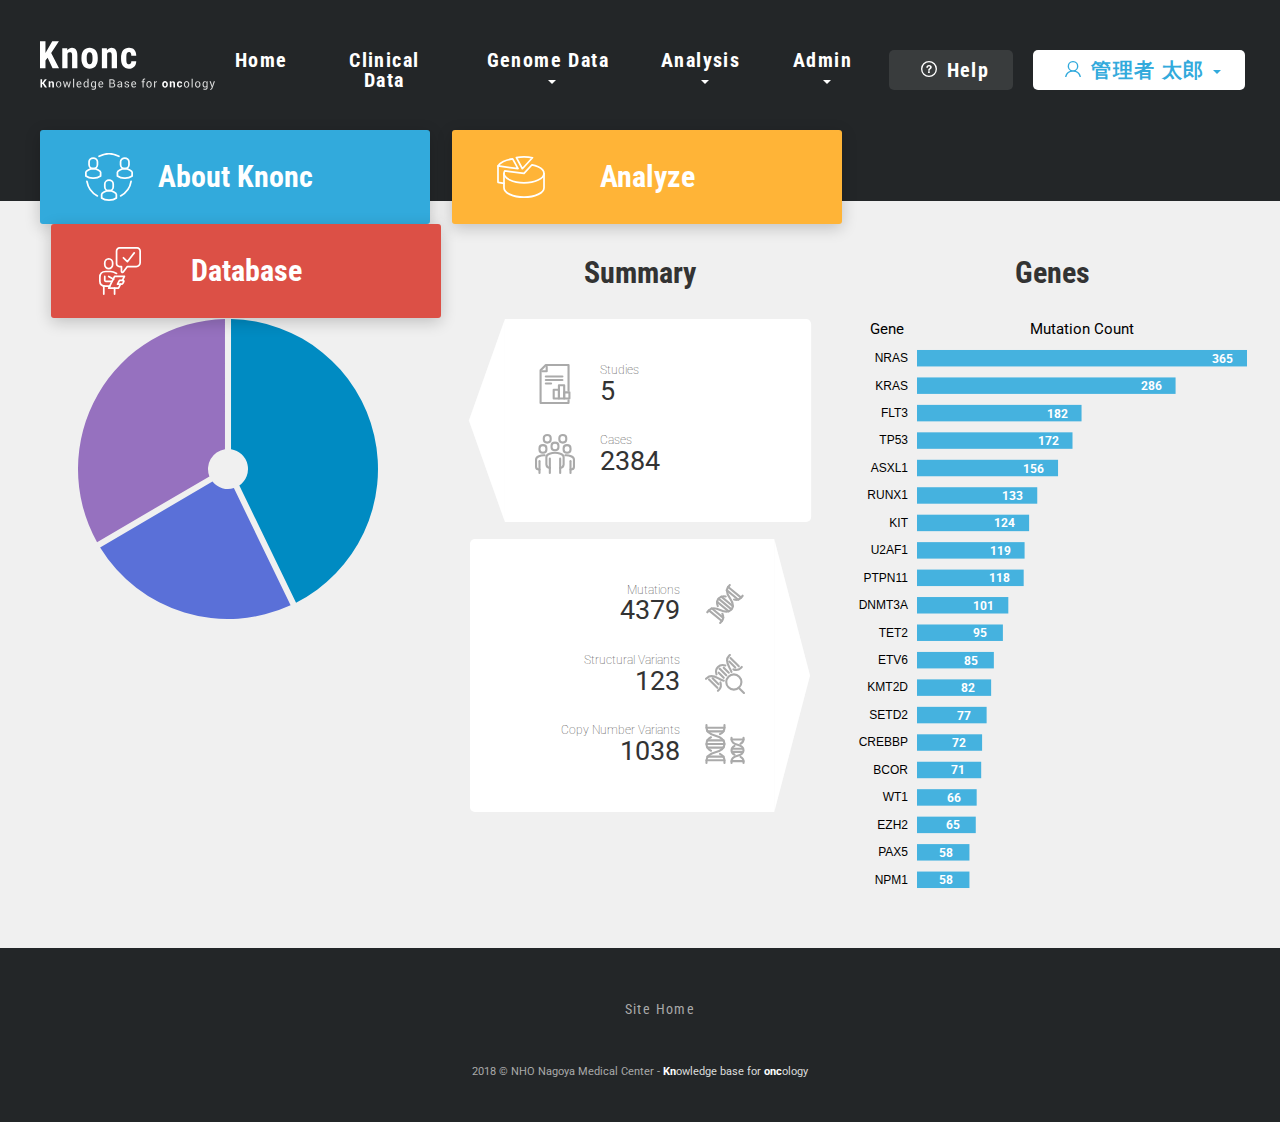
==== tao/index.html @ 552f8582 "#418 修正前" ====
<!DOCTYPE html>
<html>

<head>
  <title>Knonc</title>
  <meta name="csrf-param" content="authenticity_token" />
  <meta name="csrf-token" content="6lSUUAsDBFoZDWrUnxP1FKC9UsiG2Gue9KySXTPxD+GoTTQseHGV/tkT6H3kkrE9hgyMy7eoSGfwC6+wBjY01A=="
  />
  <link href="https://fonts.googleapis.com/css?family=Roboto" rel="stylesheet" />
  <link href="https://fonts.googleapis.com/css?family=Roboto+Condensed" rel="stylesheet" />
  <link rel="stylesheet" media="all" href="./packs/application.css" />
  <link rel="stylesheet" media="all" href="./packs/overview.css" />
</head>

<body>
  <div class="container container-large">
    <div class="row" id="navbar-row">
      <nav class="navbar navbar-default navbar-fixed-top"><a class="site-title" href="/"></a><ul class="nav navbar-nav navbar-left">
          <li><a href="/">Home</a></li>
          <li><a href="/studies">Clinical Data</a></li>
          <li class="dropdown"><a class="dropdown-toggle" data-toggle="dropdown" href="#">Genome Data<span class="caret"></span></a><ul
              class="dropdown-menu">
              <li><a href="/variants">Mutations</a></li>
              <li><a href="/protein_paint">Protein Paint</a></li>
              <li><a href="/structural_variants">Structural Variants</a></li>
              <li><a href="/copy_number_variants">Copy Number Variants</a></li>
            </ul>
          </li>
          <li class="dropdown"><a class="dropdown-toggle" data-toggle="dropdown" href="#">Analysis<span class="caret"></span></a><ul
              class="dropdown-menu">
              <li><a href="/survival">Survival</a></li>
              <li><a href="/reports">Report</a></li>
            </ul>
          </li>
          <li class="dropdown"><a class="dropdown-toggle" data-toggle="dropdown" href="#">Admin<span class="caret"></span></a><ul
              class="dropdown-menu">
              <li><a href="/master/studies">Studies</a></li>
              <li><a href="/master/study_groups">Study Groups</a></li>
              <li><a href="/master/users">Users</a></li>
            </ul>
          </li>
        </ul>
        <ul class="nav navbar-nav navbar-right">
          <li><a class="button" href="https://docs.google.com/document/d/e/2PACX-1vQng94PRG8KpXBwC-OAyxea-Vsk3j-o7P3_1mbdCtWVW6sx93O7YDiQ3N5pGRVHL__hot7_TZrHFBsh/pub"
              id="button-help"><span class="icon-help"></span>Help</a></li>
          <li class="dropdown"><a class="button dropdown-toggle" data-toggle="dropdown" href="#" id="button-user"><span class="icon-user"></span>管理者
              太郎
              <div class="caret"></div></a><ul class="dropdown-menu">
              <li><a id="sign_out" rel="nofollow" data-method="delete" href="/users/sign_out"><span class="icon-logout"></span>Logout</a></li>
            </ul>
          </li>
        </ul>
      </nav>
    </div>
    <div class="row" id="pickup-row">
      <div class="inner" id="pickup-row-inner">
        <div id="pickup-container">
          <div class="columns">
            <div class="column">
              <section class="card" id="card-about"><a href="#"><div class="card-content">
                    <div class="jc-name">
                      <h1 class="title font-title">About Knonc</h1>
                    </div>
                    <div class="jc-desc">
                      <p>knoncは日本のがん症例の臨床情報とゲノム情報を統合したデータベースです。 情報源がプロジェクト毎にクリーニングされた高品質データであることより、臨床情報が正確・豊富であることが特徴です。</p>
                    </div>
                  </div></a></section>
            </div>
            <div class="column">
              <section class="card" id="card-analyze"><a href="#"><div class="card-content">
                    <div class="jc-name">
                      <h1 class="title font-title">Analyze</h1>
                    </div>
                    <div class="jc-desc">
                      <p>治療、予後情報などを含むことより、ゲノムデータと臨床データの両側面からの解析が可能になります。またクリニカルシーケンスにおけるExpert panelに向けて、特定の変異に対するガイドライン、本データベース／COSMICにおける頻度情報、薬剤情報、臨床試験情報を提供しています。</p>
                    </div>
                  </div></a></section>
            </div>
            <div class="column">
              <section class="card" id="card-database"><a href="#"><div class="card-content">
                    <div class="jc-name">
                      <h1 class="title font-title">Database</h1>
                    </div>
                    <div class="jc-desc">
                      <p>CDISC標準へ変換することにより複数の試験・プロジェクト由来のデータの統合が可能にしています。がん治療を目的とした日本国内の様々なグループによる臨床試験・プロジェクトよりデータを提供いただいています。</p>
                    </div>
                  </div></a></section>
            </div>
          </div>
        </div>
      </div>
    </div>
    <div class="row" id="main">
      <div class="inner" id="main-inner">
        <div class="columns">
          <div class="column">
            <div class="title h1">
              <p class="title">Diseases</p>
            </div>
            <div class="col-lg-6">
              <div id="disease-patients-svg">
                <svg width="390" height="300">
                  <g transform="translate(195,150)">
                    <g class="pie">
                      <path d="M3.026347424173663,-149.96946763014196A150,150,0,0,1,68.04773146538355,133.67687250386678L11.335437889485089,16.47749519355493A20,20,0,0,0,3.026347424173668,-19.769704632801105Z"
                        fill="#008BC2"></path>
                    </g>
                    <g class="pie">
                      <path d="M62.599395378242406,136.31329978501174A150,150,0,0,1,-127.88452336091186,78.39355002009022L-15.530692117823083,12.601492068060352A20,20,0,0,0,5.887101802343919,19.113922474699926Z"
                        fill="#5A70D8"></path>
                    </g>
                    <g class="pie">
                      <path d="M-130.9430485153436,73.1704724975066A150,150,0,0,1,-3.0263474241736814,-149.96946763014196L-3.0263474241736614,-19.769704632801105A20,20,0,0,0,-18.589217272254842,7.378414545476703Z"
                        fill="#9671BF"></path>
                    </g>
                  </g>
                </svg>
              </div>
            </div>
            <div class="col-lg-6">
              <div id="disease-patients-legend"></div>
            </div>
          </div>
          <div class="column">
            <div class="title h1">
              <p class="title">Summary</p>
            </div>
            <div class="stat stat-left">
              <ul>
                <li id="studies"><img alt="" src="./images/icon_studies.svg"
                  /><span class="name">Studies</span>5</li>
                <li id="cases"><img alt="" src="./images/icon_cases.svg" /><span
                    class="name">Cases</span>2384</li>
              </ul>
            </div>
            <div class="stat stat-right">
              <ul>
                <li id="mutations"><img alt="" src="./images/icon_mutations.svg"
                  /><span class="name">Mutations</span>4379</li>
                <li id="structural-variants"><img alt="" src="./images/icon_structural-variants.svg"
                  /><span class="name">Structural Variants</span>123</li>
                <li id="copy-number-variants"><img alt="" src="./images/icon_copy-number-variants.svg"
                  /><span class="name">Copy Number Variants</span>1038</li>
              </ul>
            </div>
          </div>
          <div class="column">
            <div class="title h1">
              <p class="title">Genes</p>
            </div>
            <div class="col-lg-6">
              <div id="gene-mutations-svg">
                <svg width="390" height="580"><g><text x="30" y="15" text-anchor="middle">Gene</text><text x="225" y="15"
                      text-anchor="middle">Mutation Count</text></g>
                  <g transform="translate(60,20)">
                    <rect class="bar" fill="#45B2DF" width="52.43835616438356" height="16.470588235294116" y="532.5490196078431"></rect>
                    <rect class="bar" fill="#45B2DF" width="52.43835616438356" height="16.470588235294116" y="505.09803921568624"></rect>
                    <rect class="bar" fill="#45B2DF" width="58.76712328767123" height="16.470588235294116" y="477.6470588235294"></rect>
                    <rect class="bar" fill="#45B2DF" width="59.67123287671233" height="16.470588235294116" y="450.19607843137254"></rect>
                    <rect class="bar" fill="#45B2DF" width="64.19178082191782" height="16.470588235294116" y="422.7450980392157"></rect>
                    <rect class="bar" fill="#45B2DF" width="65.0958904109589" height="16.470588235294116" y="395.29411764705884"></rect>
                    <rect class="bar" fill="#45B2DF" width="69.61643835616438" height="16.470588235294116" y="367.84313725490193"></rect>
                    <rect class="bar" fill="#45B2DF" width="74.13698630136986" height="16.470588235294116" y="340.3921568627451"></rect>
                    <rect class="bar" fill="#45B2DF" width="76.84931506849314" height="16.470588235294116" y="312.94117647058823"></rect>
                    <rect class="bar" fill="#45B2DF" width="85.8904109589041" height="16.470588235294116" y="285.4901960784314"></rect>
                    <rect class="bar" fill="#45B2DF" width="91.31506849315068" height="16.470588235294116" y="258.0392156862745"></rect>
                    <rect class="bar" fill="#45B2DF" width="106.68493150684931" height="16.470588235294116" y="230.58823529411765"></rect>
                    <rect class="bar" fill="#45B2DF" width="107.58904109589041" height="16.470588235294116" y="203.1372549019608"></rect>
                    <rect class="bar" fill="#45B2DF" width="112.10958904109589" height="16.470588235294116" y="175.68627450980392"></rect>
                    <rect class="bar" fill="#45B2DF" width="120.24657534246576" height="16.470588235294116" y="148.23529411764707"></rect>
                    <rect class="bar" fill="#45B2DF" width="141.04109589041096" height="16.470588235294116" y="120.78431372549021"></rect>
                    <rect class="bar" fill="#45B2DF" width="155.5068493150685" height="16.470588235294116" y="93.33333333333334"></rect>
                    <rect class="bar" fill="#45B2DF" width="164.54794520547946" height="16.470588235294116" y="65.88235294117649"></rect>
                    <rect class="bar" fill="#45B2DF" width="258.5753424657534" height="16.470588235294116" y="38.43137254901963"></rect>
                    <rect class="bar" fill="#45B2DF" width="330" height="16.470588235294116" y="10.980392156862763"></rect><text class="gene-count-label" y="545.2843137254902" x="22.438356164383563">58</text><text class="gene-count-label"
                      y="517.8333333333333" x="22.438356164383563">58</text><text class="gene-count-label" y="490.38235294117646"
                      x="28.767123287671232">65</text><text class="gene-count-label" y="462.9313725490196" x="29.67123287671233">66</text><text
                      class="gene-count-label" y="435.48039215686276" x="34.19178082191782">71</text><text class="gene-count-label"
                      y="408.0294117647059" x="35.0958904109589">72</text><text class="gene-count-label" y="380.578431372549"
                      x="39.61643835616438">77</text><text class="gene-count-label" y="353.12745098039215" x="44.13698630136986">82</text><text
                      class="gene-count-label" y="325.6764705882353" x="46.84931506849314">85</text><text class="gene-count-label"
                      y="298.22549019607845" x="55.8904109589041">95</text><text class="gene-count-label" y="270.77450980392155"
                      x="56.315068493150676">101</text><text class="gene-count-label" y="243.3235294117647" x="71.68493150684931">118</text><text
                      class="gene-count-label" y="215.87254901960785" x="72.58904109589041">119</text><text class="gene-count-label"
                      y="188.421568627451" x="77.10958904109589">124</text><text class="gene-count-label" y="160.97058823529414"
                      x="85.24657534246576">133</text><text class="gene-count-label" y="133.51960784313727" x="106.04109589041096">156</text><text
                      class="gene-count-label" y="106.0686274509804" x="120.50684931506851">172</text><text class="gene-count-label"
                      y="78.61764705882355" x="129.54794520547946">182</text><text class="gene-count-label" y="51.166666666666686"
                      x="223.5753424657534">286</text><text class="gene-count-label" y="23.71568627450982" x="295">365</text><g
                      class="x-label" fill="none" font-size="10" font-family="sans-serif" text-anchor="end">
                      <g class="tick"
                        opacity="1" transform="translate(0,540.7843137254902)"><text fill="#000" x="-9" dy="0.32em">NPM1</text></g>
                      <g class="tick" opacity="1" transform="translate(0,513.3333333333333)"><text fill="#000" x="-9" dy="0.32em">PAX5</text></g>
                      <g class="tick" opacity="1" transform="translate(0,485.88235294117646)"><text fill="#000" x="-9" dy="0.32em">EZH2</text></g>
                      <g class="tick" opacity="1" transform="translate(0,458.4313725490196)"><text fill="#000" x="-9" dy="0.32em">WT1</text></g>
                      <g class="tick" opacity="1" transform="translate(0,430.98039215686276)"><text fill="#000" x="-9" dy="0.32em">BCOR</text></g>
                      <g class="tick" opacity="1" transform="translate(0,403.5294117647059)"><text fill="#000" x="-9" dy="0.32em">CREBBP</text></g>
                      <g class="tick" opacity="1" transform="translate(0,376.078431372549)"><text fill="#000" x="-9" dy="0.32em">SETD2</text></g>
                      <g class="tick" opacity="1" transform="translate(0,348.62745098039215)"><text fill="#000" x="-9" dy="0.32em">KMT2D</text></g>
                      <g class="tick" opacity="1" transform="translate(0,321.1764705882353)"><text fill="#000" x="-9" dy="0.32em">ETV6</text></g>
                      <g class="tick" opacity="1" transform="translate(0,293.72549019607845)"><text fill="#000" x="-9" dy="0.32em">TET2</text></g>
                      <g class="tick" opacity="1" transform="translate(0,266.27450980392155)"><text fill="#000" x="-9" dy="0.32em">DNMT3A</text></g>
                      <g class="tick" opacity="1" transform="translate(0,238.8235294117647)"><text fill="#000" x="-9" dy="0.32em">PTPN11</text></g>
                      <g class="tick" opacity="1" transform="translate(0,211.37254901960785)"><text fill="#000" x="-9" dy="0.32em">U2AF1</text></g>
                      <g class="tick" opacity="1" transform="translate(0,183.921568627451)"><text fill="#000" x="-9" dy="0.32em">KIT</text></g>
                      <g class="tick" opacity="1" transform="translate(0,156.47058823529414)"><text fill="#000" x="-9" dy="0.32em">RUNX1</text></g>
                      <g class="tick" opacity="1" transform="translate(0,129.01960784313727)"><text fill="#000" x="-9" dy="0.32em">ASXL1</text></g>
                      <g class="tick" opacity="1" transform="translate(0,101.5686274509804)"><text fill="#000" x="-9" dy="0.32em">TP53</text></g>
                      <g class="tick" opacity="1" transform="translate(0,74.11764705882355)"><text fill="#000" x="-9" dy="0.32em">FLT3</text></g>
                      <g class="tick" opacity="1" transform="translate(0,46.666666666666686)"><text fill="#000" x="-9" dy="0.32em">KRAS</text></g>
                      <g class="tick" opacity="1" transform="translate(0,19.21568627450982)"><text fill="#000" x="-9" dy="0.32em">NRAS</text></g>
                    </g>
                  </g></svg>
              </div>
            </div>
          </div>
        </div>
      </div>
    </div>
    <div id="disease-patients-url" style="display:none">/api/overview/disease_patients</div>
    <div id="gene-mutations-url" style="display:none">/api/overview/gene_mutations</div>
    <script src="./packs/overview.js"></script>
    <div class="row" id="footer">
      <nav class="nav-footer">
        <ul class="navbar-nav navbar-left">
          <li><a href="/">Site Home</a></li>
        </ul>
      </nav>
      <div class="copyright">
        <p>2018 © NHO Nagoya Medical Center -<span class="brand-prefix"> Kn</span><span class="brand-name">owledge base for</span><span
            class="brand-prefix"> onc</span><span class="brand-name">ology</span></p>
      </div>
    </div>
  </div>
  <script src="./packs/application.js"></script>
</body>

</html>
---- tao/packs/overview.css ----
.axis text {
  font: 10px sans-serif;
}

.axis line,
.axis path {
  fill: none;
  stroke: #000;
  shape-rendering: crispEdges;
}

div.tooltip {
  position: absolute;
  text-align: center;
  width: 100px;
  padding: 2px;
  font: 12px sans-serif;
  background: lightsteelblue;
  border: 0px;
  border-radius: 8px;
}

.axis--x path {
  display: none;
}

.legend_color_large {
  width: 3em;
  height: 1em;
  display: inline-block;
  margin-left: 8px;
  margin-right: 10px;
  vertical-align: middle;
}

#pickup-row {
  padding-top: 10px;
  background-color: #232628;
}

#pickup-row-inner {
  -webkit-transform: translateY(23px);
          transform: translateY(23px);
  margin-top: -23px;
  display: -webkit-box;
  display: -ms-flexbox;
  display: flex;
  -webkit-box-orient: vertical;
  -webkit-box-direction: normal;
  -ms-flex-direction: column;
  flex-direction: column;
  -webkit-box-pack: center;
  -ms-flex-pack: center;
  justify-content: center;
  -webkit-box-align: center;
  -ms-flex-align: center;
  align-items: center;
}

#pickup-container {
  position: relative;
  width: 100%;
  height: 215px;
}

#pickup-container .columns {
  position: absolute;
  top: 0;
}

.columns {
  display: -webkit-box;
  display: -ms-flexbox;
  display: flex;
  -ms-flex-wrap: wrap;
      flex-wrap: wrap;
  max-width: 1400px;
}

.column {
  -webkit-box-sizing: content-box;
          box-sizing: content-box;
  width: 33.333%;
  width: 390px;
  padding: 0 11px;
}

.column:first-child {
  padding-left: 0;
}

.column:last-child {
  padding-right: 0;
}

.card {
  position: relative;
  -webkit-box-shadow: 0 4px 16px 0 rgba(0, 0, 0, .2);
          box-shadow: 0 4px 16px 0 rgba(0, 0, 0, .2);
  color: #FFF;
  text-align: center;
  border-radius: 3px;
}

.card-content {
  height: 215px;
  padding: 35px 43px;
}

#card-about {
  background-color: #32AADC;
}

#card-analyze {
  background-color: #FFB437;
}

#card-database {
  background-color: #DC5046;
}

.jc-icon {
  margin-bottom: 25px;
}

.jc-icon img {
  width: 72px;
  height: 72px;
}

.jc-name .title {
  margin: 0;
}

.jc-desc {
  display: -webkit-box;
  overflow: hidden;
  -webkit-line-clamp: 8;
  -webkit-box-orient: vertical;
  height: 120px;
  text-align: left;
  margin-top: 20px;
}

.jc-desc p {
  margin-bottom: 0;
  font-size: 13px;
  line-height: 1.3em;
}

.jc-action {
  margin-top: 55px;
}

.jc-action .button {
  border: 2px solid #FFF;
}

@-webkit-keyframes show {
  from {
    opacity: 0;
  }

  to {
    opacity: 1;
  }
}

@keyframes show {
  from {
    opacity: 0;
  }

  to {
    opacity: 1;
  }
}

.jc-name h1.title:before {
  display: block;
  content: "";
  width: 72px;
  height: 72px;
  margin: 0 auto 25px auto;
  background-repeat: no-repeat;
  background-size: contain;
  background-position: center center;
}

.card-content:hover .jc-name h1.title:before {
  display: none;
}

#card-about .jc-name h1.title:before {
  background-image: url(../images/icon_about-knonc.svg);
}

#card-analyze .jc-name h1.title:before {
  background-image: url(../images/icon_analyze.svg);
}

#card-database .jc-name h1.title:before {
  background-image: url(../images/icon_database.svg);
}

.jc-desc {
  display: none;
}

.card-content:hover .jc-desc {
  display: block;
  -webkit-animation: show 0.2s linear 0s;
          animation: show 0.2s linear 0s;
}

#main {
  padding: 35px 0 43px;
}

#main .column {
  text-align: center;
  position: relative;
}

#main .column p.title {
  margin-bottom: 30px;
}

#main .column .desc {
  text-align: left;
  margin-bottom: 50px;
  padding: 0 50px;
}

#main .column .col-lg-6,
#main .column .col-lg-9 {
  width: 100%;
  float: none;
  padding: 0;
}

#main .column .col-lg-6 p,
#main .column .col-lg-9 p {
  padding: 130px 0;
  background-color: #CCC;
}

#main .column .col-lg-6 label {
  font-weight: lighter;
}

#main .column .col-lg-6 #disease-patients-legend {
  text-align: left;
  margin-top: 50px;
  padding: 0 50px;
}

#main .column .stat {
  width: 100%;
  padding: 45px 35px;
}

#main .column .stat ul {
  margin: 0;
  padding: 0;
}

#main .column .stat ul li {
  list-style: none;
  font-size: 27px;
  line-height: 1.1;
  margin-bottom: 28px;
  float: none;
  clear: both;
}

#main .column .stat ul li:last-child {
  margin-bottom: 0;
}

#main .column .stat ul li .name {
  display: block;
  font-size: 11.5px;
  font-weight: lighter;
}

#main .column .stat-left ul li {
  text-align: left;
}

#main .column .stat-left ul li img {
  width: 40px;
  height: 40px;
  float: left;
  margin-right: 25px;
}

#main .column .stat-right ul li {
  text-align: right;
}

#main .column .stat-right ul li img {
  width: 40px;
  height: 40px;
  float: right;
  margin-left: 25px;
}

#main .column .stat-left {
  padding-left: 90px;
  margin-bottom: 17px;
  background: url(../images/bg_stat-left.svg);
  background-size: 100% 100%;
  background-repeat: no-repeat;
}

#main .column .stat-right {
  padding-right: 90px;
  background: url(../images/bg_stat-right.svg);
  background-size: 100% 100%;
  background-repeat: no-repeat;
}

#main .column .button {
  position: absolute;
  bottom: 0;
  right: 0;
  background-color: #FFF;
  border: none;
  color: #32AADC;
}

#main .column .button:hover {
  color: #666;
}

#gene-mutations-svg svg {
  width: 100%;
  height: 580px;
}

#gene-mutations-svg .gene-count-label {
  font-size: 12px;
  font-weight: bolder;
  fill: #FFF;
}

#gene-mutations-svg .x-label {
  font-size: 12px;
}

#disease-patients-svg svg {
  width: 100%;
  height: 300px;
}

@media (max-width: 1367px) {
  #pickup-container {
    position: relative;
    height: 94px;
  }

  #pickup-container .columns {
    position: absolute;
    top: 0;
  }

  .card-content {
    height: auto;
    padding: 23px 45px;
  }

  .jc-name h1.title {
    position: relative;
    height: 48px;
    line-height: 48px;
  }

  .jc-name h1.title:before {
    position: absolute;
    left: 0;
    width: 48px;
    height: 48px;
    margin: 0;
  }

  .card-content:hover .jc-name h1.title:before {
    display: block;
  }

  #main .column {
    z-index: -1;
  }
}
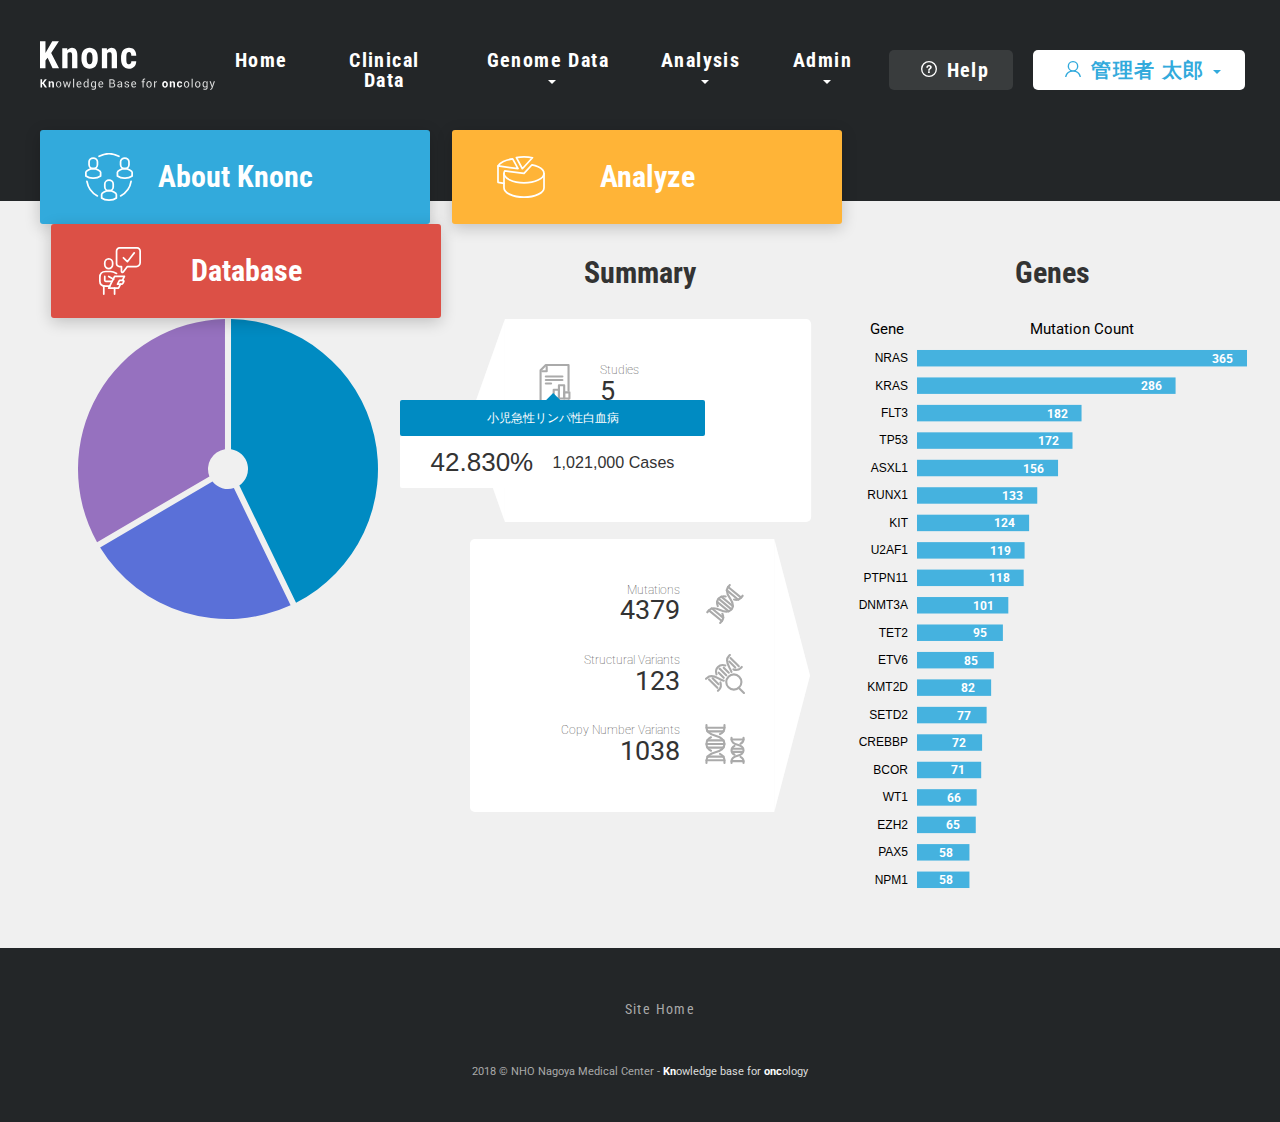
==== commit 8ae8e607: "#418 吹き出し部分にcssを適用" ====
--- a/tao/index.html
+++ b/tao/index.html
@@ -1,238 +1,242 @@
-<!DOCTYPE html>
-<html>
-
-<head>
-  <title>Knonc</title>
-  <meta name="csrf-param" content="authenticity_token" />
-  <meta name="csrf-token" content="6lSUUAsDBFoZDWrUnxP1FKC9UsiG2Gue9KySXTPxD+GoTTQseHGV/tkT6H3kkrE9hgyMy7eoSGfwC6+wBjY01A=="
-  />
-  <link href="https://fonts.googleapis.com/css?family=Roboto" rel="stylesheet" />
-  <link href="https://fonts.googleapis.com/css?family=Roboto+Condensed" rel="stylesheet" />
-  <link rel="stylesheet" media="all" href="./packs/application.css" />
-  <link rel="stylesheet" media="all" href="./packs/overview.css" />
-</head>
-
-<body>
-  <div class="container container-large">
-    <div class="row" id="navbar-row">
-      <nav class="navbar navbar-default navbar-fixed-top"><a class="site-title" href="/"></a><ul class="nav navbar-nav navbar-left">
-          <li><a href="/">Home</a></li>
-          <li><a href="/studies">Clinical Data</a></li>
-          <li class="dropdown"><a class="dropdown-toggle" data-toggle="dropdown" href="#">Genome Data<span class="caret"></span></a><ul
-              class="dropdown-menu">
-              <li><a href="/variants">Mutations</a></li>
-              <li><a href="/protein_paint">Protein Paint</a></li>
-              <li><a href="/structural_variants">Structural Variants</a></li>
-              <li><a href="/copy_number_variants">Copy Number Variants</a></li>
-            </ul>
-          </li>
-          <li class="dropdown"><a class="dropdown-toggle" data-toggle="dropdown" href="#">Analysis<span class="caret"></span></a><ul
-              class="dropdown-menu">
-              <li><a href="/survival">Survival</a></li>
-              <li><a href="/reports">Report</a></li>
-            </ul>
-          </li>
-          <li class="dropdown"><a class="dropdown-toggle" data-toggle="dropdown" href="#">Admin<span class="caret"></span></a><ul
-              class="dropdown-menu">
-              <li><a href="/master/studies">Studies</a></li>
-              <li><a href="/master/study_groups">Study Groups</a></li>
-              <li><a href="/master/users">Users</a></li>
-            </ul>
-          </li>
-        </ul>
-        <ul class="nav navbar-nav navbar-right">
-          <li><a class="button" href="https://docs.google.com/document/d/e/2PACX-1vQng94PRG8KpXBwC-OAyxea-Vsk3j-o7P3_1mbdCtWVW6sx93O7YDiQ3N5pGRVHL__hot7_TZrHFBsh/pub"
-              id="button-help"><span class="icon-help"></span>Help</a></li>
-          <li class="dropdown"><a class="button dropdown-toggle" data-toggle="dropdown" href="#" id="button-user"><span class="icon-user"></span>管理者
-              太郎
-              <div class="caret"></div></a><ul class="dropdown-menu">
-              <li><a id="sign_out" rel="nofollow" data-method="delete" href="/users/sign_out"><span class="icon-logout"></span>Logout</a></li>
-            </ul>
-          </li>
-        </ul>
-      </nav>
-    </div>
-    <div class="row" id="pickup-row">
-      <div class="inner" id="pickup-row-inner">
-        <div id="pickup-container">
-          <div class="columns">
-            <div class="column">
-              <section class="card" id="card-about"><a href="#"><div class="card-content">
-                    <div class="jc-name">
-                      <h1 class="title font-title">About Knonc</h1>
-                    </div>
-                    <div class="jc-desc">
-                      <p>knoncは日本のがん症例の臨床情報とゲノム情報を統合したデータベースです。 情報源がプロジェクト毎にクリーニングされた高品質データであることより、臨床情報が正確・豊富であることが特徴です。</p>
-                    </div>
-                  </div></a></section>
-            </div>
-            <div class="column">
-              <section class="card" id="card-analyze"><a href="#"><div class="card-content">
-                    <div class="jc-name">
-                      <h1 class="title font-title">Analyze</h1>
-                    </div>
-                    <div class="jc-desc">
-                      <p>治療、予後情報などを含むことより、ゲノムデータと臨床データの両側面からの解析が可能になります。またクリニカルシーケンスにおけるExpert panelに向けて、特定の変異に対するガイドライン、本データベース／COSMICにおける頻度情報、薬剤情報、臨床試験情報を提供しています。</p>
-                    </div>
-                  </div></a></section>
-            </div>
-            <div class="column">
-              <section class="card" id="card-database"><a href="#"><div class="card-content">
-                    <div class="jc-name">
-                      <h1 class="title font-title">Database</h1>
-                    </div>
-                    <div class="jc-desc">
-                      <p>CDISC標準へ変換することにより複数の試験・プロジェクト由来のデータの統合が可能にしています。がん治療を目的とした日本国内の様々なグループによる臨床試験・プロジェクトよりデータを提供いただいています。</p>
-                    </div>
-                  </div></a></section>
-            </div>
-          </div>
-        </div>
-      </div>
-    </div>
-    <div class="row" id="main">
-      <div class="inner" id="main-inner">
-        <div class="columns">
-          <div class="column">
-            <div class="title h1">
-              <p class="title">Diseases</p>
-            </div>
-            <div class="col-lg-6">
-              <div id="disease-patients-svg">
-                <svg width="390" height="300">
-                  <g transform="translate(195,150)">
-                    <g class="pie">
-                      <path d="M3.026347424173663,-149.96946763014196A150,150,0,0,1,68.04773146538355,133.67687250386678L11.335437889485089,16.47749519355493A20,20,0,0,0,3.026347424173668,-19.769704632801105Z"
-                        fill="#008BC2"></path>
-                    </g>
-                    <g class="pie">
-                      <path d="M62.599395378242406,136.31329978501174A150,150,0,0,1,-127.88452336091186,78.39355002009022L-15.530692117823083,12.601492068060352A20,20,0,0,0,5.887101802343919,19.113922474699926Z"
-                        fill="#5A70D8"></path>
-                    </g>
-                    <g class="pie">
-                      <path d="M-130.9430485153436,73.1704724975066A150,150,0,0,1,-3.0263474241736814,-149.96946763014196L-3.0263474241736614,-19.769704632801105A20,20,0,0,0,-18.589217272254842,7.378414545476703Z"
-                        fill="#9671BF"></path>
-                    </g>
-                  </g>
-                </svg>
-              </div>
-            </div>
-            <div class="col-lg-6">
-              <div id="disease-patients-legend"></div>
-            </div>
-          </div>
-          <div class="column">
-            <div class="title h1">
-              <p class="title">Summary</p>
-            </div>
-            <div class="stat stat-left">
-              <ul>
-                <li id="studies"><img alt="" src="./images/icon_studies.svg"
-                  /><span class="name">Studies</span>5</li>
-                <li id="cases"><img alt="" src="./images/icon_cases.svg" /><span
-                    class="name">Cases</span>2384</li>
-              </ul>
-            </div>
-            <div class="stat stat-right">
-              <ul>
-                <li id="mutations"><img alt="" src="./images/icon_mutations.svg"
-                  /><span class="name">Mutations</span>4379</li>
-                <li id="structural-variants"><img alt="" src="./images/icon_structural-variants.svg"
-                  /><span class="name">Structural Variants</span>123</li>
-                <li id="copy-number-variants"><img alt="" src="./images/icon_copy-number-variants.svg"
-                  /><span class="name">Copy Number Variants</span>1038</li>
-              </ul>
-            </div>
-          </div>
-          <div class="column">
-            <div class="title h1">
-              <p class="title">Genes</p>
-            </div>
-            <div class="col-lg-6">
-              <div id="gene-mutations-svg">
-                <svg width="390" height="580"><g><text x="30" y="15" text-anchor="middle">Gene</text><text x="225" y="15"
-                      text-anchor="middle">Mutation Count</text></g>
-                  <g transform="translate(60,20)">
-                    <rect class="bar" fill="#45B2DF" width="52.43835616438356" height="16.470588235294116" y="532.5490196078431"></rect>
-                    <rect class="bar" fill="#45B2DF" width="52.43835616438356" height="16.470588235294116" y="505.09803921568624"></rect>
-                    <rect class="bar" fill="#45B2DF" width="58.76712328767123" height="16.470588235294116" y="477.6470588235294"></rect>
-                    <rect class="bar" fill="#45B2DF" width="59.67123287671233" height="16.470588235294116" y="450.19607843137254"></rect>
-                    <rect class="bar" fill="#45B2DF" width="64.19178082191782" height="16.470588235294116" y="422.7450980392157"></rect>
-                    <rect class="bar" fill="#45B2DF" width="65.0958904109589" height="16.470588235294116" y="395.29411764705884"></rect>
-                    <rect class="bar" fill="#45B2DF" width="69.61643835616438" height="16.470588235294116" y="367.84313725490193"></rect>
-                    <rect class="bar" fill="#45B2DF" width="74.13698630136986" height="16.470588235294116" y="340.3921568627451"></rect>
-                    <rect class="bar" fill="#45B2DF" width="76.84931506849314" height="16.470588235294116" y="312.94117647058823"></rect>
-                    <rect class="bar" fill="#45B2DF" width="85.8904109589041" height="16.470588235294116" y="285.4901960784314"></rect>
-                    <rect class="bar" fill="#45B2DF" width="91.31506849315068" height="16.470588235294116" y="258.0392156862745"></rect>
-                    <rect class="bar" fill="#45B2DF" width="106.68493150684931" height="16.470588235294116" y="230.58823529411765"></rect>
-                    <rect class="bar" fill="#45B2DF" width="107.58904109589041" height="16.470588235294116" y="203.1372549019608"></rect>
-                    <rect class="bar" fill="#45B2DF" width="112.10958904109589" height="16.470588235294116" y="175.68627450980392"></rect>
-                    <rect class="bar" fill="#45B2DF" width="120.24657534246576" height="16.470588235294116" y="148.23529411764707"></rect>
-                    <rect class="bar" fill="#45B2DF" width="141.04109589041096" height="16.470588235294116" y="120.78431372549021"></rect>
-                    <rect class="bar" fill="#45B2DF" width="155.5068493150685" height="16.470588235294116" y="93.33333333333334"></rect>
-                    <rect class="bar" fill="#45B2DF" width="164.54794520547946" height="16.470588235294116" y="65.88235294117649"></rect>
-                    <rect class="bar" fill="#45B2DF" width="258.5753424657534" height="16.470588235294116" y="38.43137254901963"></rect>
-                    <rect class="bar" fill="#45B2DF" width="330" height="16.470588235294116" y="10.980392156862763"></rect><text class="gene-count-label" y="545.2843137254902" x="22.438356164383563">58</text><text class="gene-count-label"
-                      y="517.8333333333333" x="22.438356164383563">58</text><text class="gene-count-label" y="490.38235294117646"
-                      x="28.767123287671232">65</text><text class="gene-count-label" y="462.9313725490196" x="29.67123287671233">66</text><text
-                      class="gene-count-label" y="435.48039215686276" x="34.19178082191782">71</text><text class="gene-count-label"
-                      y="408.0294117647059" x="35.0958904109589">72</text><text class="gene-count-label" y="380.578431372549"
-                      x="39.61643835616438">77</text><text class="gene-count-label" y="353.12745098039215" x="44.13698630136986">82</text><text
-                      class="gene-count-label" y="325.6764705882353" x="46.84931506849314">85</text><text class="gene-count-label"
-                      y="298.22549019607845" x="55.8904109589041">95</text><text class="gene-count-label" y="270.77450980392155"
-                      x="56.315068493150676">101</text><text class="gene-count-label" y="243.3235294117647" x="71.68493150684931">118</text><text
-                      class="gene-count-label" y="215.87254901960785" x="72.58904109589041">119</text><text class="gene-count-label"
-                      y="188.421568627451" x="77.10958904109589">124</text><text class="gene-count-label" y="160.97058823529414"
-                      x="85.24657534246576">133</text><text class="gene-count-label" y="133.51960784313727" x="106.04109589041096">156</text><text
-                      class="gene-count-label" y="106.0686274509804" x="120.50684931506851">172</text><text class="gene-count-label"
-                      y="78.61764705882355" x="129.54794520547946">182</text><text class="gene-count-label" y="51.166666666666686"
-                      x="223.5753424657534">286</text><text class="gene-count-label" y="23.71568627450982" x="295">365</text><g
-                      class="x-label" fill="none" font-size="10" font-family="sans-serif" text-anchor="end">
-                      <g class="tick"
-                        opacity="1" transform="translate(0,540.7843137254902)"><text fill="#000" x="-9" dy="0.32em">NPM1</text></g>
-                      <g class="tick" opacity="1" transform="translate(0,513.3333333333333)"><text fill="#000" x="-9" dy="0.32em">PAX5</text></g>
-                      <g class="tick" opacity="1" transform="translate(0,485.88235294117646)"><text fill="#000" x="-9" dy="0.32em">EZH2</text></g>
-                      <g class="tick" opacity="1" transform="translate(0,458.4313725490196)"><text fill="#000" x="-9" dy="0.32em">WT1</text></g>
-                      <g class="tick" opacity="1" transform="translate(0,430.98039215686276)"><text fill="#000" x="-9" dy="0.32em">BCOR</text></g>
-                      <g class="tick" opacity="1" transform="translate(0,403.5294117647059)"><text fill="#000" x="-9" dy="0.32em">CREBBP</text></g>
-                      <g class="tick" opacity="1" transform="translate(0,376.078431372549)"><text fill="#000" x="-9" dy="0.32em">SETD2</text></g>
-                      <g class="tick" opacity="1" transform="translate(0,348.62745098039215)"><text fill="#000" x="-9" dy="0.32em">KMT2D</text></g>
-                      <g class="tick" opacity="1" transform="translate(0,321.1764705882353)"><text fill="#000" x="-9" dy="0.32em">ETV6</text></g>
-                      <g class="tick" opacity="1" transform="translate(0,293.72549019607845)"><text fill="#000" x="-9" dy="0.32em">TET2</text></g>
-                      <g class="tick" opacity="1" transform="translate(0,266.27450980392155)"><text fill="#000" x="-9" dy="0.32em">DNMT3A</text></g>
-                      <g class="tick" opacity="1" transform="translate(0,238.8235294117647)"><text fill="#000" x="-9" dy="0.32em">PTPN11</text></g>
-                      <g class="tick" opacity="1" transform="translate(0,211.37254901960785)"><text fill="#000" x="-9" dy="0.32em">U2AF1</text></g>
-                      <g class="tick" opacity="1" transform="translate(0,183.921568627451)"><text fill="#000" x="-9" dy="0.32em">KIT</text></g>
-                      <g class="tick" opacity="1" transform="translate(0,156.47058823529414)"><text fill="#000" x="-9" dy="0.32em">RUNX1</text></g>
-                      <g class="tick" opacity="1" transform="translate(0,129.01960784313727)"><text fill="#000" x="-9" dy="0.32em">ASXL1</text></g>
-                      <g class="tick" opacity="1" transform="translate(0,101.5686274509804)"><text fill="#000" x="-9" dy="0.32em">TP53</text></g>
-                      <g class="tick" opacity="1" transform="translate(0,74.11764705882355)"><text fill="#000" x="-9" dy="0.32em">FLT3</text></g>
-                      <g class="tick" opacity="1" transform="translate(0,46.666666666666686)"><text fill="#000" x="-9" dy="0.32em">KRAS</text></g>
-                      <g class="tick" opacity="1" transform="translate(0,19.21568627450982)"><text fill="#000" x="-9" dy="0.32em">NRAS</text></g>
-                    </g>
-                  </g></svg>
-              </div>
-            </div>
-          </div>
-        </div>
-      </div>
-    </div>
-    <div id="disease-patients-url" style="display:none">/api/overview/disease_patients</div>
-    <div id="gene-mutations-url" style="display:none">/api/overview/gene_mutations</div>
-    <script src="./packs/overview.js"></script>
-    <div class="row" id="footer">
-      <nav class="nav-footer">
-        <ul class="navbar-nav navbar-left">
-          <li><a href="/">Site Home</a></li>
-        </ul>
-      </nav>
-      <div class="copyright">
-        <p>2018 © NHO Nagoya Medical Center -<span class="brand-prefix"> Kn</span><span class="brand-name">owledge base for</span><span
-            class="brand-prefix"> onc</span><span class="brand-name">ology</span></p>
-      </div>
-    </div>
-  </div>
-  <script src="./packs/application.js"></script>
-</body>
-
+<!DOCTYPE html>
+<html>
+
+<head>
+  <title>Knonc</title>
+  <meta name="csrf-param" content="authenticity_token" />
+  <meta name="csrf-token" content="6lSUUAsDBFoZDWrUnxP1FKC9UsiG2Gue9KySXTPxD+GoTTQseHGV/tkT6H3kkrE9hgyMy7eoSGfwC6+wBjY01A=="
+  />
+  <link href="https://fonts.googleapis.com/css?family=Roboto" rel="stylesheet" />
+  <link href="https://fonts.googleapis.com/css?family=Roboto+Condensed" rel="stylesheet" />
+  <link rel="stylesheet" media="all" href="./packs/application.css" />
+  <link rel="stylesheet" media="all" href="./packs/overview.css" />
+</head>
+
+<body>
+  <div class="container container-large">
+    <div class="row" id="navbar-row">
+      <nav class="navbar navbar-default navbar-fixed-top"><a class="site-title" href="/"></a><ul class="nav navbar-nav navbar-left">
+          <li><a href="/">Home</a></li>
+          <li><a href="/studies">Clinical Data</a></li>
+          <li class="dropdown"><a class="dropdown-toggle" data-toggle="dropdown" href="#">Genome Data<span class="caret"></span></a><ul
+              class="dropdown-menu">
+              <li><a href="/variants">Mutations</a></li>
+              <li><a href="/protein_paint">Protein Paint</a></li>
+              <li><a href="/structural_variants">Structural Variants</a></li>
+              <li><a href="/copy_number_variants">Copy Number Variants</a></li>
+            </ul>
+          </li>
+          <li class="dropdown"><a class="dropdown-toggle" data-toggle="dropdown" href="#">Analysis<span class="caret"></span></a><ul
+              class="dropdown-menu">
+              <li><a href="/survival">Survival</a></li>
+              <li><a href="/reports">Report</a></li>
+            </ul>
+          </li>
+          <li class="dropdown"><a class="dropdown-toggle" data-toggle="dropdown" href="#">Admin<span class="caret"></span></a><ul
+              class="dropdown-menu">
+              <li><a href="/master/studies">Studies</a></li>
+              <li><a href="/master/study_groups">Study Groups</a></li>
+              <li><a href="/master/users">Users</a></li>
+            </ul>
+          </li>
+        </ul>
+        <ul class="nav navbar-nav navbar-right">
+          <li><a class="button" href="https://docs.google.com/document/d/e/2PACX-1vQng94PRG8KpXBwC-OAyxea-Vsk3j-o7P3_1mbdCtWVW6sx93O7YDiQ3N5pGRVHL__hot7_TZrHFBsh/pub"
+              id="button-help"><span class="icon-help"></span>Help</a></li>
+          <li class="dropdown"><a class="button dropdown-toggle" data-toggle="dropdown" href="#" id="button-user"><span class="icon-user"></span>管理者
+              太郎
+              <div class="caret"></div></a><ul class="dropdown-menu">
+              <li><a id="sign_out" rel="nofollow" data-method="delete" href="/users/sign_out"><span class="icon-logout"></span>Logout</a></li>
+            </ul>
+          </li>
+        </ul>
+      </nav>
+    </div>
+    <div class="row" id="pickup-row">
+      <div class="inner" id="pickup-row-inner">
+        <div id="pickup-container">
+          <div class="columns">
+            <div class="column">
+              <section class="card" id="card-about"><a href="#"><div class="card-content">
+                    <div class="jc-name">
+                      <h1 class="title font-title">About Knonc</h1>
+                    </div>
+                    <div class="jc-desc">
+                      <p>knoncは日本のがん症例の臨床情報とゲノム情報を統合したデータベースです。 情報源がプロジェクト毎にクリーニングされた高品質データであることより、臨床情報が正確・豊富であることが特徴です。</p>
+                    </div>
+                  </div></a></section>
+            </div>
+            <div class="column">
+              <section class="card" id="card-analyze"><a href="#"><div class="card-content">
+                    <div class="jc-name">
+                      <h1 class="title font-title">Analyze</h1>
+                    </div>
+                    <div class="jc-desc">
+                      <p>治療、予後情報などを含むことより、ゲノムデータと臨床データの両側面からの解析が可能になります。またクリニカルシーケンスにおけるExpert panelに向けて、特定の変異に対するガイドライン、本データベース／COSMICにおける頻度情報、薬剤情報、臨床試験情報を提供しています。</p>
+                    </div>
+                  </div></a></section>
+            </div>
+            <div class="column">
+              <section class="card" id="card-database"><a href="#"><div class="card-content">
+                    <div class="jc-name">
+                      <h1 class="title font-title">Database</h1>
+                    </div>
+                    <div class="jc-desc">
+                      <p>CDISC標準へ変換することにより複数の試験・プロジェクト由来のデータの統合が可能にしています。がん治療を目的とした日本国内の様々なグループによる臨床試験・プロジェクトよりデータを提供いただいています。</p>
+                    </div>
+                  </div></a></section>
+            </div>
+          </div>
+        </div>
+      </div>
+    </div>
+    <div class="row" id="main">
+      <div class="inner" id="main-inner">
+        <div class="columns">
+          <div class="column">
+            <div class="title h1">
+              <p class="title">Diseases</p>
+            </div>
+            <div class="col-lg-6">
+              <div id="disease-patients-svg">
+                <svg width="390" height="300">
+                  <g transform="translate(195,150)">
+                    <g class="pie">
+                      <path d="M3.026347424173663,-149.96946763014196A150,150,0,0,1,68.04773146538355,133.67687250386678L11.335437889485089,16.47749519355493A20,20,0,0,0,3.026347424173668,-19.769704632801105Z"
+                        fill="#008BC2"></path>
+                    </g>
+                    <g class="pie">
+                      <path d="M62.599395378242406,136.31329978501174A150,150,0,0,1,-127.88452336091186,78.39355002009022L-15.530692117823083,12.601492068060352A20,20,0,0,0,5.887101802343919,19.113922474699926Z"
+                        fill="#5A70D8"></path>
+                    </g>
+                    <g class="pie">
+                      <path d="M-130.9430485153436,73.1704724975066A150,150,0,0,1,-3.0263474241736814,-149.96946763014196L-3.0263474241736614,-19.769704632801105A20,20,0,0,0,-18.589217272254842,7.378414545476703Z"
+                        fill="#9671BF"></path>
+                    </g>
+                  </g>
+                </svg>
+              </div>
+            </div>
+            <div class="col-lg-6">
+              <div id="disease-patients-legend"></div>
+            </div>
+          </div>
+          <div class="column">
+            <div class="title h1">
+              <p class="title">Summary</p>
+            </div>
+            <div class="stat stat-left">
+              <ul>
+                <li id="studies"><img alt="" src="./images/icon_studies.svg"
+                  /><span class="name">Studies</span>5</li>
+                <li id="cases"><img alt="" src="./images/icon_cases.svg" /><span
+                    class="name">Cases</span>2384</li>
+              </ul>
+            </div>
+            <div class="stat stat-right">
+              <ul>
+                <li id="mutations"><img alt="" src="./images/icon_mutations.svg"
+                  /><span class="name">Mutations</span>4379</li>
+                <li id="structural-variants"><img alt="" src="./images/icon_structural-variants.svg"
+                  /><span class="name">Structural Variants</span>123</li>
+                <li id="copy-number-variants"><img alt="" src="./images/icon_copy-number-variants.svg"
+                  /><span class="name">Copy Number Variants</span>1038</li>
+              </ul>
+            </div>
+          </div>
+          <div class="column">
+            <div class="title h1">
+              <p class="title">Genes</p>
+            </div>
+            <div class="col-lg-6">
+              <div id="gene-mutations-svg">
+                <svg width="390" height="580"><g><text x="30" y="15" text-anchor="middle">Gene</text><text x="225" y="15"
+                      text-anchor="middle">Mutation Count</text></g>
+                  <g transform="translate(60,20)">
+                    <rect class="bar" fill="#45B2DF" width="52.43835616438356" height="16.470588235294116" y="532.5490196078431"></rect>
+                    <rect class="bar" fill="#45B2DF" width="52.43835616438356" height="16.470588235294116" y="505.09803921568624"></rect>
+                    <rect class="bar" fill="#45B2DF" width="58.76712328767123" height="16.470588235294116" y="477.6470588235294"></rect>
+                    <rect class="bar" fill="#45B2DF" width="59.67123287671233" height="16.470588235294116" y="450.19607843137254"></rect>
+                    <rect class="bar" fill="#45B2DF" width="64.19178082191782" height="16.470588235294116" y="422.7450980392157"></rect>
+                    <rect class="bar" fill="#45B2DF" width="65.0958904109589" height="16.470588235294116" y="395.29411764705884"></rect>
+                    <rect class="bar" fill="#45B2DF" width="69.61643835616438" height="16.470588235294116" y="367.84313725490193"></rect>
+                    <rect class="bar" fill="#45B2DF" width="74.13698630136986" height="16.470588235294116" y="340.3921568627451"></rect>
+                    <rect class="bar" fill="#45B2DF" width="76.84931506849314" height="16.470588235294116" y="312.94117647058823"></rect>
+                    <rect class="bar" fill="#45B2DF" width="85.8904109589041" height="16.470588235294116" y="285.4901960784314"></rect>
+                    <rect class="bar" fill="#45B2DF" width="91.31506849315068" height="16.470588235294116" y="258.0392156862745"></rect>
+                    <rect class="bar" fill="#45B2DF" width="106.68493150684931" height="16.470588235294116" y="230.58823529411765"></rect>
+                    <rect class="bar" fill="#45B2DF" width="107.58904109589041" height="16.470588235294116" y="203.1372549019608"></rect>
+                    <rect class="bar" fill="#45B2DF" width="112.10958904109589" height="16.470588235294116" y="175.68627450980392"></rect>
+                    <rect class="bar" fill="#45B2DF" width="120.24657534246576" height="16.470588235294116" y="148.23529411764707"></rect>
+                    <rect class="bar" fill="#45B2DF" width="141.04109589041096" height="16.470588235294116" y="120.78431372549021"></rect>
+                    <rect class="bar" fill="#45B2DF" width="155.5068493150685" height="16.470588235294116" y="93.33333333333334"></rect>
+                    <rect class="bar" fill="#45B2DF" width="164.54794520547946" height="16.470588235294116" y="65.88235294117649"></rect>
+                    <rect class="bar" fill="#45B2DF" width="258.5753424657534" height="16.470588235294116" y="38.43137254901963"></rect>
+                    <rect class="bar" fill="#45B2DF" width="330" height="16.470588235294116" y="10.980392156862763"></rect><text class="gene-count-label" y="545.2843137254902" x="22.438356164383563">58</text><text class="gene-count-label"
+                      y="517.8333333333333" x="22.438356164383563">58</text><text class="gene-count-label" y="490.38235294117646"
+                      x="28.767123287671232">65</text><text class="gene-count-label" y="462.9313725490196" x="29.67123287671233">66</text><text
+                      class="gene-count-label" y="435.48039215686276" x="34.19178082191782">71</text><text class="gene-count-label"
+                      y="408.0294117647059" x="35.0958904109589">72</text><text class="gene-count-label" y="380.578431372549"
+                      x="39.61643835616438">77</text><text class="gene-count-label" y="353.12745098039215" x="44.13698630136986">82</text><text
+                      class="gene-count-label" y="325.6764705882353" x="46.84931506849314">85</text><text class="gene-count-label"
+                      y="298.22549019607845" x="55.8904109589041">95</text><text class="gene-count-label" y="270.77450980392155"
+                      x="56.315068493150676">101</text><text class="gene-count-label" y="243.3235294117647" x="71.68493150684931">118</text><text
+                      class="gene-count-label" y="215.87254901960785" x="72.58904109589041">119</text><text class="gene-count-label"
+                      y="188.421568627451" x="77.10958904109589">124</text><text class="gene-count-label" y="160.97058823529414"
+                      x="85.24657534246576">133</text><text class="gene-count-label" y="133.51960784313727" x="106.04109589041096">156</text><text
+                      class="gene-count-label" y="106.0686274509804" x="120.50684931506851">172</text><text class="gene-count-label"
+                      y="78.61764705882355" x="129.54794520547946">182</text><text class="gene-count-label" y="51.166666666666686"
+                      x="223.5753424657534">286</text><text class="gene-count-label" y="23.71568627450982" x="295">365</text><g
+                      class="x-label" fill="none" font-size="10" font-family="sans-serif" text-anchor="end">
+                      <g class="tick"
+                        opacity="1" transform="translate(0,540.7843137254902)"><text fill="#000" x="-9" dy="0.32em">NPM1</text></g>
+                      <g class="tick" opacity="1" transform="translate(0,513.3333333333333)"><text fill="#000" x="-9" dy="0.32em">PAX5</text></g>
+                      <g class="tick" opacity="1" transform="translate(0,485.88235294117646)"><text fill="#000" x="-9" dy="0.32em">EZH2</text></g>
+                      <g class="tick" opacity="1" transform="translate(0,458.4313725490196)"><text fill="#000" x="-9" dy="0.32em">WT1</text></g>
+                      <g class="tick" opacity="1" transform="translate(0,430.98039215686276)"><text fill="#000" x="-9" dy="0.32em">BCOR</text></g>
+                      <g class="tick" opacity="1" transform="translate(0,403.5294117647059)"><text fill="#000" x="-9" dy="0.32em">CREBBP</text></g>
+                      <g class="tick" opacity="1" transform="translate(0,376.078431372549)"><text fill="#000" x="-9" dy="0.32em">SETD2</text></g>
+                      <g class="tick" opacity="1" transform="translate(0,348.62745098039215)"><text fill="#000" x="-9" dy="0.32em">KMT2D</text></g>
+                      <g class="tick" opacity="1" transform="translate(0,321.1764705882353)"><text fill="#000" x="-9" dy="0.32em">ETV6</text></g>
+                      <g class="tick" opacity="1" transform="translate(0,293.72549019607845)"><text fill="#000" x="-9" dy="0.32em">TET2</text></g>
+                      <g class="tick" opacity="1" transform="translate(0,266.27450980392155)"><text fill="#000" x="-9" dy="0.32em">DNMT3A</text></g>
+                      <g class="tick" opacity="1" transform="translate(0,238.8235294117647)"><text fill="#000" x="-9" dy="0.32em">PTPN11</text></g>
+                      <g class="tick" opacity="1" transform="translate(0,211.37254901960785)"><text fill="#000" x="-9" dy="0.32em">U2AF1</text></g>
+                      <g class="tick" opacity="1" transform="translate(0,183.921568627451)"><text fill="#000" x="-9" dy="0.32em">KIT</text></g>
+                      <g class="tick" opacity="1" transform="translate(0,156.47058823529414)"><text fill="#000" x="-9" dy="0.32em">RUNX1</text></g>
+                      <g class="tick" opacity="1" transform="translate(0,129.01960784313727)"><text fill="#000" x="-9" dy="0.32em">ASXL1</text></g>
+                      <g class="tick" opacity="1" transform="translate(0,101.5686274509804)"><text fill="#000" x="-9" dy="0.32em">TP53</text></g>
+                      <g class="tick" opacity="1" transform="translate(0,74.11764705882355)"><text fill="#000" x="-9" dy="0.32em">FLT3</text></g>
+                      <g class="tick" opacity="1" transform="translate(0,46.666666666666686)"><text fill="#000" x="-9" dy="0.32em">KRAS</text></g>
+                      <g class="tick" opacity="1" transform="translate(0,19.21568627450982)"><text fill="#000" x="-9" dy="0.32em">NRAS</text></g>
+                    </g>
+                  </g></svg>
+              </div>
+            </div>
+          </div>
+        </div>
+      </div>
+    </div>
+    <div id="disease-patients-url" style="display:none">/api/overview/disease_patients</div>
+    <div id="gene-mutations-url" style="display:none">/api/overview/gene_mutations</div>
+    <script src="./packs/overview.js"></script>
+    <div class="row" id="footer">
+      <nav class="nav-footer">
+        <ul class="navbar-nav navbar-left">
+          <li><a href="/">Site Home</a></li>
+        </ul>
+      </nav>
+      <div class="copyright">
+        <p>2018 © NHO Nagoya Medical Center -<span class="brand-prefix"> Kn</span><span class="brand-name">owledge base for</span><span
+            class="brand-prefix"> onc</span><span class="brand-name">ology</span></p>
+      </div>
+    </div>
+  </div>
+  <script src="./packs/application.js"></script>
+	<div class="tooltip" style="pointer-events: none; opacity: 1; left: 400px; top: 400px; width: 200px;">
+		<div class="title">小児急性リンパ性白血病</div>
+		<div class="value">42.830%<span>1,021,000 Cases</span></div>
+	</div>	
+</body>
+
 </html>--- a/tao/packs/overview.css
+++ b/tao/packs/overview.css
@@ -1,394 +1,426 @@
-.axis text {
-  font: 10px sans-serif;
-}
-
-.axis line,
-.axis path {
-  fill: none;
-  stroke: #000;
-  shape-rendering: crispEdges;
-}
-
-div.tooltip {
-  position: absolute;
-  text-align: center;
-  width: 100px;
-  padding: 2px;
-  font: 12px sans-serif;
-  background: lightsteelblue;
-  border: 0px;
-  border-radius: 8px;
-}
-
-.axis--x path {
-  display: none;
-}
-
-.legend_color_large {
-  width: 3em;
-  height: 1em;
-  display: inline-block;
-  margin-left: 8px;
-  margin-right: 10px;
-  vertical-align: middle;
-}
-
-#pickup-row {
-  padding-top: 10px;
-  background-color: #232628;
-}
-
-#pickup-row-inner {
-  -webkit-transform: translateY(23px);
-          transform: translateY(23px);
-  margin-top: -23px;
-  display: -webkit-box;
-  display: -ms-flexbox;
-  display: flex;
-  -webkit-box-orient: vertical;
-  -webkit-box-direction: normal;
-  -ms-flex-direction: column;
-  flex-direction: column;
-  -webkit-box-pack: center;
-  -ms-flex-pack: center;
-  justify-content: center;
-  -webkit-box-align: center;
-  -ms-flex-align: center;
-  align-items: center;
-}
-
-#pickup-container {
-  position: relative;
-  width: 100%;
-  height: 215px;
-}
-
-#pickup-container .columns {
-  position: absolute;
-  top: 0;
-}
-
-.columns {
-  display: -webkit-box;
-  display: -ms-flexbox;
-  display: flex;
-  -ms-flex-wrap: wrap;
-      flex-wrap: wrap;
-  max-width: 1400px;
-}
-
-.column {
-  -webkit-box-sizing: content-box;
-          box-sizing: content-box;
-  width: 33.333%;
-  width: 390px;
-  padding: 0 11px;
-}
-
-.column:first-child {
-  padding-left: 0;
-}
-
-.column:last-child {
-  padding-right: 0;
-}
-
-.card {
-  position: relative;
-  -webkit-box-shadow: 0 4px 16px 0 rgba(0, 0, 0, .2);
-          box-shadow: 0 4px 16px 0 rgba(0, 0, 0, .2);
-  color: #FFF;
-  text-align: center;
-  border-radius: 3px;
-}
-
-.card-content {
-  height: 215px;
-  padding: 35px 43px;
-}
-
-#card-about {
-  background-color: #32AADC;
-}
-
-#card-analyze {
-  background-color: #FFB437;
-}
-
-#card-database {
-  background-color: #DC5046;
-}
-
-.jc-icon {
-  margin-bottom: 25px;
-}
-
-.jc-icon img {
-  width: 72px;
-  height: 72px;
-}
-
-.jc-name .title {
-  margin: 0;
-}
-
-.jc-desc {
-  display: -webkit-box;
-  overflow: hidden;
-  -webkit-line-clamp: 8;
-  -webkit-box-orient: vertical;
-  height: 120px;
-  text-align: left;
-  margin-top: 20px;
-}
-
-.jc-desc p {
-  margin-bottom: 0;
-  font-size: 13px;
-  line-height: 1.3em;
-}
-
-.jc-action {
-  margin-top: 55px;
-}
-
-.jc-action .button {
-  border: 2px solid #FFF;
-}
-
-@-webkit-keyframes show {
-  from {
-    opacity: 0;
-  }
-
-  to {
-    opacity: 1;
-  }
-}
-
-@keyframes show {
-  from {
-    opacity: 0;
-  }
-
-  to {
-    opacity: 1;
-  }
-}
-
-.jc-name h1.title:before {
-  display: block;
-  content: "";
-  width: 72px;
-  height: 72px;
-  margin: 0 auto 25px auto;
-  background-repeat: no-repeat;
-  background-size: contain;
-  background-position: center center;
-}
-
-.card-content:hover .jc-name h1.title:before {
-  display: none;
-}
-
-#card-about .jc-name h1.title:before {
-  background-image: url(../images/icon_about-knonc.svg);
-}
-
-#card-analyze .jc-name h1.title:before {
-  background-image: url(../images/icon_analyze.svg);
-}
-
-#card-database .jc-name h1.title:before {
-  background-image: url(../images/icon_database.svg);
-}
-
-.jc-desc {
-  display: none;
-}
-
-.card-content:hover .jc-desc {
-  display: block;
-  -webkit-animation: show 0.2s linear 0s;
-          animation: show 0.2s linear 0s;
-}
-
-#main {
-  padding: 35px 0 43px;
-}
-
-#main .column {
-  text-align: center;
-  position: relative;
-}
-
-#main .column p.title {
-  margin-bottom: 30px;
-}
-
-#main .column .desc {
-  text-align: left;
-  margin-bottom: 50px;
-  padding: 0 50px;
-}
-
-#main .column .col-lg-6,
-#main .column .col-lg-9 {
-  width: 100%;
-  float: none;
-  padding: 0;
-}
-
-#main .column .col-lg-6 p,
-#main .column .col-lg-9 p {
-  padding: 130px 0;
-  background-color: #CCC;
-}
-
-#main .column .col-lg-6 label {
-  font-weight: lighter;
-}
-
-#main .column .col-lg-6 #disease-patients-legend {
-  text-align: left;
-  margin-top: 50px;
-  padding: 0 50px;
-}
-
-#main .column .stat {
-  width: 100%;
-  padding: 45px 35px;
-}
-
-#main .column .stat ul {
-  margin: 0;
-  padding: 0;
-}
-
-#main .column .stat ul li {
-  list-style: none;
-  font-size: 27px;
-  line-height: 1.1;
-  margin-bottom: 28px;
-  float: none;
-  clear: both;
-}
-
-#main .column .stat ul li:last-child {
-  margin-bottom: 0;
-}
-
-#main .column .stat ul li .name {
-  display: block;
-  font-size: 11.5px;
-  font-weight: lighter;
-}
-
-#main .column .stat-left ul li {
-  text-align: left;
-}
-
-#main .column .stat-left ul li img {
-  width: 40px;
-  height: 40px;
-  float: left;
-  margin-right: 25px;
-}
-
-#main .column .stat-right ul li {
-  text-align: right;
-}
-
-#main .column .stat-right ul li img {
-  width: 40px;
-  height: 40px;
-  float: right;
-  margin-left: 25px;
-}
-
-#main .column .stat-left {
-  padding-left: 90px;
-  margin-bottom: 17px;
-  background: url(../images/bg_stat-left.svg);
-  background-size: 100% 100%;
-  background-repeat: no-repeat;
-}
-
-#main .column .stat-right {
-  padding-right: 90px;
-  background: url(../images/bg_stat-right.svg);
-  background-size: 100% 100%;
-  background-repeat: no-repeat;
-}
-
-#main .column .button {
-  position: absolute;
-  bottom: 0;
-  right: 0;
-  background-color: #FFF;
-  border: none;
-  color: #32AADC;
-}
-
-#main .column .button:hover {
-  color: #666;
-}
-
-#gene-mutations-svg svg {
-  width: 100%;
-  height: 580px;
-}
-
-#gene-mutations-svg .gene-count-label {
-  font-size: 12px;
-  font-weight: bolder;
-  fill: #FFF;
-}
-
-#gene-mutations-svg .x-label {
-  font-size: 12px;
-}
-
-#disease-patients-svg svg {
-  width: 100%;
-  height: 300px;
-}
-
-@media (max-width: 1367px) {
-  #pickup-container {
-    position: relative;
-    height: 94px;
-  }
-
-  #pickup-container .columns {
-    position: absolute;
-    top: 0;
-  }
-
-  .card-content {
-    height: auto;
-    padding: 23px 45px;
-  }
-
-  .jc-name h1.title {
-    position: relative;
-    height: 48px;
-    line-height: 48px;
-  }
-
-  .jc-name h1.title:before {
-    position: absolute;
-    left: 0;
-    width: 48px;
-    height: 48px;
-    margin: 0;
-  }
-
-  .card-content:hover .jc-name h1.title:before {
-    display: block;
-  }
-
-  #main .column {
-    z-index: -1;
-  }
+.axis text {
+  font: 10px sans-serif;
+}
+
+.axis line,
+.axis path {
+  fill: none;
+  stroke: #000;
+  shape-rendering: crispEdges;
+}
+
+div.tooltip {
+  position: absolute;
+  text-align: center;
+	width: 305px !important;
+  padding: 0;
+  font: 12px sans-serif;
+	background: none;
+  border: 0px;
+  border-radius: 8px;
+}
+div.tooltip .title {
+	position: relative;
+	padding: 0.8em 8px;
+	color: #fff;
+	font-weight: normal;
+	background: #008BC2;
+	border-radius: 2px;
+}
+div.tooltip .title:after {
+	content: "";
+	display: block;
+	width: 16px;
+	height: 8px;
+	margin: 0 auto;
+	position: absolute;
+	top: -7px;
+	left: 0;
+	right: 0;
+	background: url(../images/bg_top_diseases.svg) no-repeat;
+}
+div.tooltip .value {
+	display: flex;
+	justify-content: center;
+	align-items: center;
+	padding: 0.4em 8px;
+	font-size: 26px;
+	background: #fff;
+	border-radius: 2px;
+}
+div.tooltip .value span {
+	padding-left: 1.2em;
+	font-size: 0.62em;
+}
+.axis--x path {
+  display: none;
+}
+
+.legend_color_large {
+  width: 3em;
+  height: 1em;
+  display: inline-block;
+  margin-left: 8px;
+  margin-right: 10px;
+  vertical-align: middle;
+}
+
+#pickup-row {
+  padding-top: 10px;
+  background-color: #232628;
+}
+
+#pickup-row-inner {
+  -webkit-transform: translateY(23px);
+          transform: translateY(23px);
+  margin-top: -23px;
+  display: -webkit-box;
+  display: -ms-flexbox;
+  display: flex;
+  -webkit-box-orient: vertical;
+  -webkit-box-direction: normal;
+  -ms-flex-direction: column;
+  flex-direction: column;
+  -webkit-box-pack: center;
+  -ms-flex-pack: center;
+  justify-content: center;
+  -webkit-box-align: center;
+  -ms-flex-align: center;
+  align-items: center;
+}
+
+#pickup-container {
+  position: relative;
+  width: 100%;
+  height: 215px;
+}
+
+#pickup-container .columns {
+  position: absolute;
+  top: 0;
+}
+
+.columns {
+  display: -webkit-box;
+  display: -ms-flexbox;
+  display: flex;
+  -ms-flex-wrap: wrap;
+      flex-wrap: wrap;
+  max-width: 1400px;
+}
+
+.column {
+  -webkit-box-sizing: content-box;
+          box-sizing: content-box;
+  width: 33.333%;
+  width: 390px;
+  padding: 0 11px;
+}
+
+.column:first-child {
+  padding-left: 0;
+}
+
+.column:last-child {
+  padding-right: 0;
+}
+
+.card {
+  position: relative;
+  -webkit-box-shadow: 0 4px 16px 0 rgba(0, 0, 0, .2);
+          box-shadow: 0 4px 16px 0 rgba(0, 0, 0, .2);
+  color: #FFF;
+  text-align: center;
+  border-radius: 3px;
+}
+
+.card-content {
+  height: 215px;
+  padding: 35px 43px;
+}
+
+#card-about {
+  background-color: #32AADC;
+}
+
+#card-analyze {
+  background-color: #FFB437;
+}
+
+#card-database {
+  background-color: #DC5046;
+}
+
+.jc-icon {
+  margin-bottom: 25px;
+}
+
+.jc-icon img {
+  width: 72px;
+  height: 72px;
+}
+
+.jc-name .title {
+  margin: 0;
+}
+
+.jc-desc {
+  display: -webkit-box;
+  overflow: hidden;
+  -webkit-line-clamp: 8;
+  -webkit-box-orient: vertical;
+  height: 120px;
+  text-align: left;
+  margin-top: 20px;
+}
+
+.jc-desc p {
+  margin-bottom: 0;
+  font-size: 13px;
+  line-height: 1.3em;
+}
+
+.jc-action {
+  margin-top: 55px;
+}
+
+.jc-action .button {
+  border: 2px solid #FFF;
+}
+
+@-webkit-keyframes show {
+  from {
+    opacity: 0;
+  }
+
+  to {
+    opacity: 1;
+  }
+}
+
+@keyframes show {
+  from {
+    opacity: 0;
+  }
+
+  to {
+    opacity: 1;
+  }
+}
+
+.jc-name h1.title:before {
+  display: block;
+  content: "";
+  width: 72px;
+  height: 72px;
+  margin: 0 auto 25px auto;
+  background-repeat: no-repeat;
+  background-size: contain;
+  background-position: center center;
+}
+
+.card-content:hover .jc-name h1.title:before {
+  display: none;
+}
+
+#card-about .jc-name h1.title:before {
+  background-image: url(../images/icon_about-knonc.svg);
+}
+
+#card-analyze .jc-name h1.title:before {
+  background-image: url(../images/icon_analyze.svg);
+}
+
+#card-database .jc-name h1.title:before {
+  background-image: url(../images/icon_database.svg);
+}
+
+.jc-desc {
+  display: none;
+}
+
+.card-content:hover .jc-desc {
+  display: block;
+  -webkit-animation: show 0.2s linear 0s;
+          animation: show 0.2s linear 0s;
+}
+
+#main {
+  padding: 35px 0 43px;
+}
+
+#main .column {
+  text-align: center;
+  position: relative;
+}
+
+#main .column p.title {
+  margin-bottom: 30px;
+}
+
+#main .column .desc {
+  text-align: left;
+  margin-bottom: 50px;
+  padding: 0 50px;
+}
+
+#main .column .col-lg-6,
+#main .column .col-lg-9 {
+  width: 100%;
+  float: none;
+  padding: 0;
+}
+
+#main .column .col-lg-6 p,
+#main .column .col-lg-9 p {
+  padding: 130px 0;
+  background-color: #CCC;
+}
+
+#main .column .col-lg-6 label {
+  font-weight: lighter;
+}
+
+#main .column .col-lg-6 #disease-patients-legend {
+  text-align: left;
+  margin-top: 50px;
+  padding: 0 50px;
+}
+
+#main .column .stat {
+  width: 100%;
+  padding: 45px 35px;
+}
+
+#main .column .stat ul {
+  margin: 0;
+  padding: 0;
+}
+
+#main .column .stat ul li {
+  list-style: none;
+  font-size: 27px;
+  line-height: 1.1;
+  margin-bottom: 28px;
+  float: none;
+  clear: both;
+}
+
+#main .column .stat ul li:last-child {
+  margin-bottom: 0;
+}
+
+#main .column .stat ul li .name {
+  display: block;
+  font-size: 11.5px;
+  font-weight: lighter;
+}
+
+#main .column .stat-left ul li {
+  text-align: left;
+}
+
+#main .column .stat-left ul li img {
+  width: 40px;
+  height: 40px;
+  float: left;
+  margin-right: 25px;
+}
+
+#main .column .stat-right ul li {
+  text-align: right;
+}
+
+#main .column .stat-right ul li img {
+  width: 40px;
+  height: 40px;
+  float: right;
+  margin-left: 25px;
+}
+
+#main .column .stat-left {
+  padding-left: 90px;
+  margin-bottom: 17px;
+  background: url(../images/bg_stat-left.svg);
+  background-size: 100% 100%;
+  background-repeat: no-repeat;
+}
+
+#main .column .stat-right {
+  padding-right: 90px;
+  background: url(../images/bg_stat-right.svg);
+  background-size: 100% 100%;
+  background-repeat: no-repeat;
+}
+
+#main .column .button {
+  position: absolute;
+  bottom: 0;
+  right: 0;
+  background-color: #FFF;
+  border: none;
+  color: #32AADC;
+}
+
+#main .column .button:hover {
+  color: #666;
+}
+
+#gene-mutations-svg svg {
+  width: 100%;
+  height: 580px;
+}
+
+#gene-mutations-svg .gene-count-label {
+  font-size: 12px;
+  font-weight: bolder;
+  fill: #FFF;
+}
+
+#gene-mutations-svg .x-label {
+  font-size: 12px;
+}
+
+#disease-patients-svg svg {
+  width: 100%;
+  height: 300px;
+}
+
+@media (max-width: 1367px) {
+  #pickup-container {
+    position: relative;
+    height: 94px;
+  }
+
+  #pickup-container .columns {
+    position: absolute;
+    top: 0;
+  }
+
+  .card-content {
+    height: auto;
+    padding: 23px 45px;
+  }
+
+  .jc-name h1.title {
+    position: relative;
+    height: 48px;
+    line-height: 48px;
+  }
+
+  .jc-name h1.title:before {
+    position: absolute;
+    left: 0;
+    width: 48px;
+    height: 48px;
+    margin: 0;
+  }
+
+  .card-content:hover .jc-name h1.title:before {
+    display: block;
+  }
+
+  #main .column {
+    z-index: -1;
+  }
 }